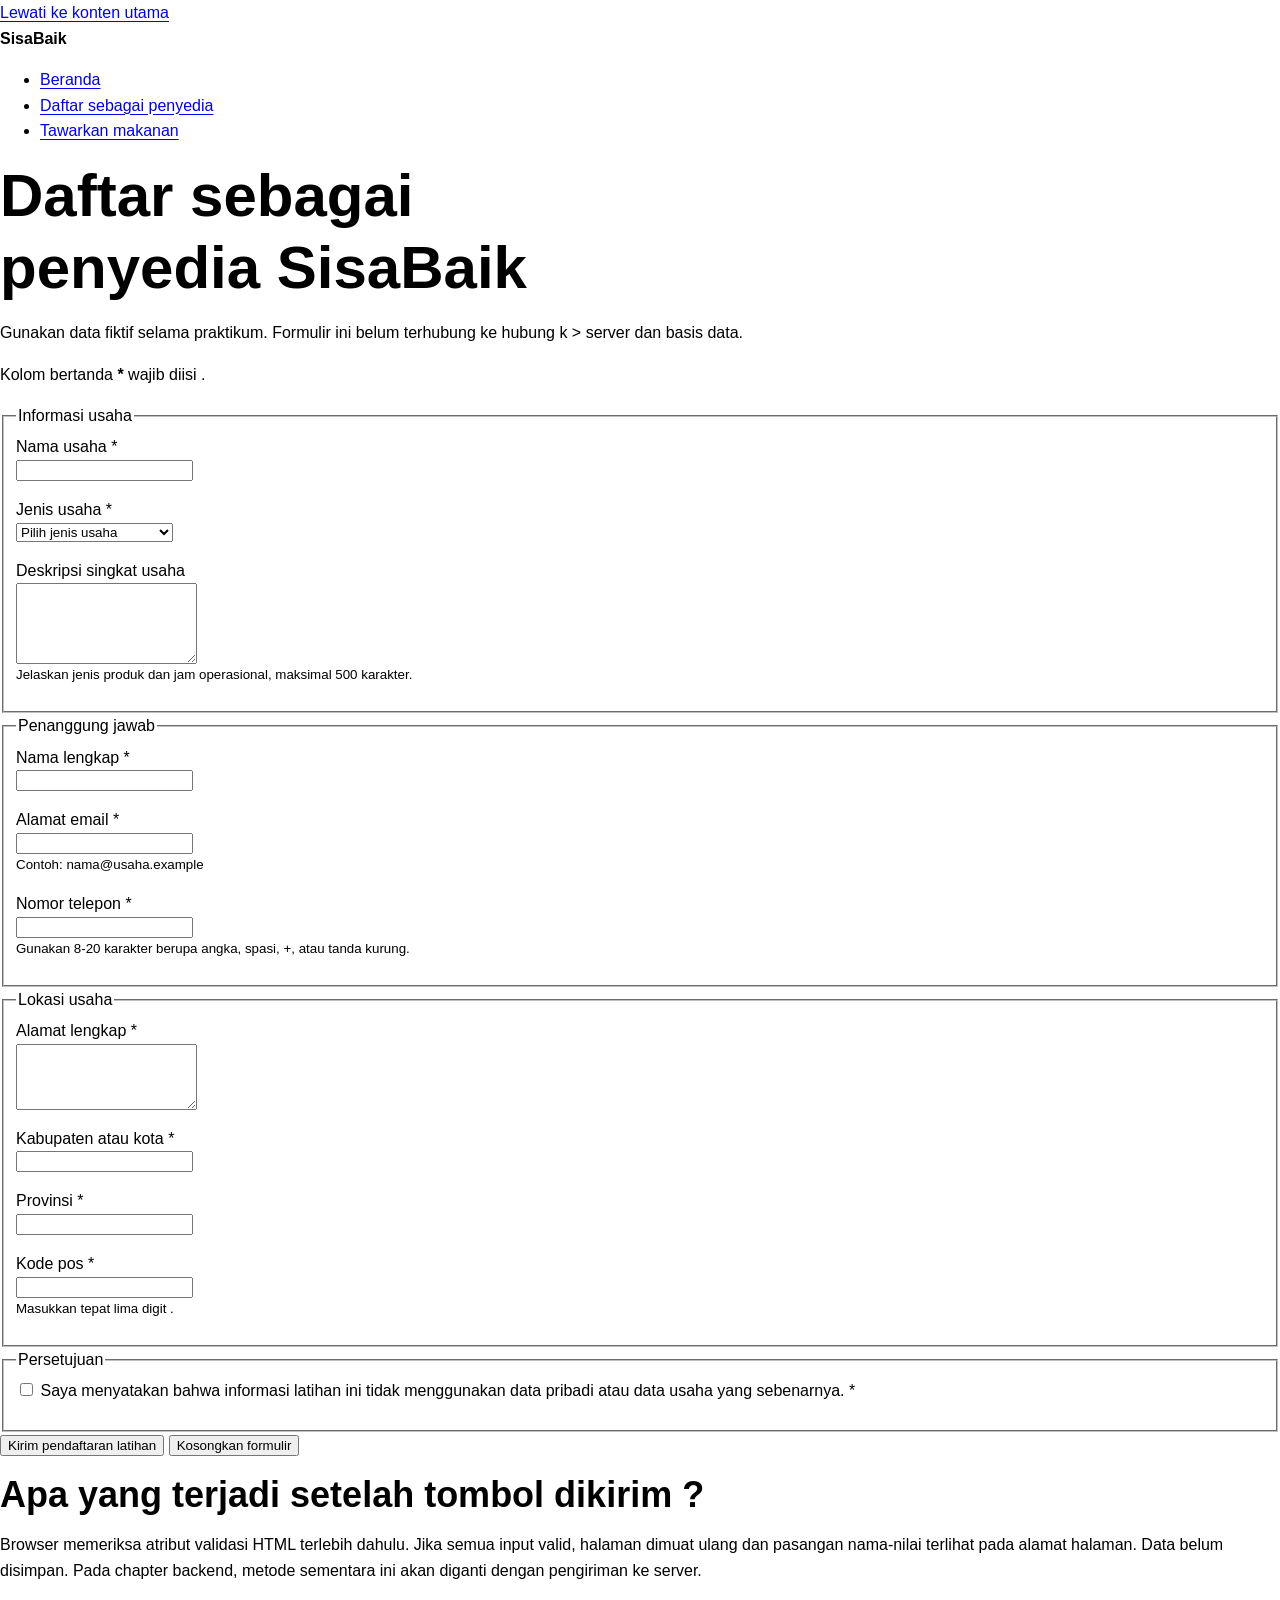
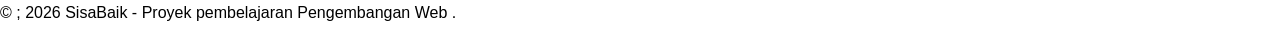
==== daftar-penyedia.html @ e6b05f20 "feat: add responsive SisaBaik visual system" ====
<! doctype html>
<html lang="id">
<head>
<meta charset="utf-8">
<meta name="viewport" content="width=device-width, initial-scale=1">
<meta
name="description"
content="Formulir prototipe untuk mendaftarkan usaha sebagai penyedia makanan di SisaBaik."
>
<title>Daftar Penyedia | SisaBaik</title>
<link rel="stylesheet" href="styles.css"> 
</head>
<body>
<a href="#konten-utama">Lewati ke konten utama</a>

<header>
<p><strong>SisaBaik</strong></p>
<nav aria-label="Navigasi utama">
<ul>
<li><a href="index.html">Beranda</a></li>
<li>
<a href="daftar-penyedia.html" aria-current="page">
Daftar sebagai penyedia
</a>
</li>
<li><a href="tawarkan-makanan.html">Tawarkan makanan</a></li>
</ul>
</nav>
</header>

<main id="konten-utama" tabindex="-1">
<h1>Daftar sebagai penyedia SisaBaik</h1>
<p>
Gunakan data fiktif selama praktikum. Formulir ini belum terhubung ke
hubung k
>

server dan basis data.
</p>
<p id="petunjuk-wajib">Kolom bertanda <strong> *</strong> wajib diisi .</p>

<form
action="daftar-penyedia.html"
method="get"
aria-describedby="petunjuk-wajib"
></form>
<fieldset>
<legend>Informasi usaha</legend>

<p>
<label for="nama-usaha">Nama usaha *</label><br>
<input
type="text"
id="nama-usaha"
name="nama_usaha"
autocomplete="organization"
minlength="3"
maxlength="100"
required
>
</p>

<p>
<label for="jenis-usaha">Jenis usaha *</label><br>
<select id="jenis-usaha" name="jenis_usaha" required>
<option value="">Pilih jenis usaha</option>
<option value="restoran">Restoran</option>
<option value="toko-roti">Toko roti</option>
<option value="katering">Katering</option>
<option value="ritel">Toko ritel</option>
<option value="hotel">Hotel atau penginapan</option>
<option value="lainnya">Lainnya</option>
</select>
</p>

<p>
<label for="deskripsi-usaha">Deskripsi singkat usaha</label><br>
<textarea
id="deskripsi-usaha"
name="deskripsi_usaha"
rows="5"
maxlength="500"
aria-describedby="bantuan-deskripsi"
></textarea><br>
<small id="bantuan-deskripsi">
Jelaskan jenis produk dan jam operasional, maksimal 500 karakter.
</small>
</p>
</fieldset>

<fieldset>
<legend>Penanggung jawab</legend>

<p>
<label for="nama-penanggung-jawab">Nama lengkap *</label><br>
<input
type="text"
id="nama-penanggung-jawab"
name="nama_penanggung_jawab"
autocomplete="name"
minlength="3"
maxlength="100"
required
>
</p>

<p>
<label for="email">Alamat email *</label><br>
<input
type="email"
id="email"
name="email"
autocomplete="email"
maxlength="254"
aria-describedby="bantuan-email"
required
><br>
<small id="bantuan-email">Contoh: nama@usaha.example</small>
</p>

<p>
<label for="telepon">Nomor telepon *</label><br>
<input
type="tel"
id="telepon"
name="telepon"
autocomplete="tel"
inputmode="tel"
pattern="[0-9+() ]{8,20}"
aria-describedby="bantuan-telepon"
required
><br>
<small id="bantuan-telepon">
Gunakan 8-20 karakter berupa angka, spasi, +, atau tanda kurung.
</small>
</p>
</fieldset>

<fieldset>
<legend>Lokasi usaha</legend>

<p>
<label for="alamat">Alamat lengkap *</label><br>
<textarea
id="alamat"
name="alamat"
rows="4"
autocomplete="street-address"
minlength="10"
maxlength="250"
required
></textarea>
</p>

<p>
<label for="kota">Kabupaten atau kota *</label><br>
<input
type="text"
id="kota"
name="kota"
autocomplete="address-level2"
maxlength="100"
required
>
</p>

<p>
<label for="provinsi">Provinsi *</label><br>
<input
type="text"
id="provinsi"
name="provinsi"
autocomplete="address-level1"
maxlength="100"
required
>
</p>

<p>
<label for="kode-pos">Kode pos *</label><br>
<input
type="text"
id="kode-pos"
name="kode_pos"
autocomplete="postal-code"
inputmode="numeric"
pattern="[0-9]{5}"
aria-describedby="bantuan-kode-pos"
required
><br>
<small id="bantuan-kode-pos">Masukkan tepat lima digit .</small>
</p>
</fieldset>

<fieldset>
<legend>Persetujuan</legend>
<p>
<input
type="checkbox"
id="persetujuan"
name="persetujuan"
value="setuju"
required
>
<label for="persetujuan">
Saya menyatakan bahwa informasi latihan ini tidak menggunakan
data pribadi atau data usaha yang sebenarnya. *
</label>
</p>
</fieldset>

<p>
<button type="submit">Kirim pendaftaran latihan</button>
<button type="reset">Kosongkan formulir</button>
</p>
</form>

<section aria-labelledby="catatan-prototipe">
<h2 id="catatan-prototipe">Apa yang terjadi setelah tombol dikirim ?</h2>
<p>
Browser memeriksa atribut validasi HTML terlebih dahulu. Jika semua
input valid, halaman dimuat ulang dan pasangan nama-nilai terlihat
pada alamat halaman. Data belum disimpan. Pada chapter backend,
metode sementara ini akan diganti dengan pengiriman ke server.
</p>
</section>
</main>

<footer>
<p>&copy ; 2026 SisaBaik - Proyek pembelajaran Pengembangan Web .</p>
</footer>
</body>
</html>
---- styles.css ----
:root {
 --color-primary: #176b4d;
 --color-primary-dark: #0f4f39;
 --color-primary-soft: #e8f5ef;
 --color-accent: #f2b84b;
--color-text: #17211b;
 --color-muted: #52615a;
 --color-surface: #ffffff;
 --color-background: #f5f8f6;
 --color-border: #cbd8d1;
 --color-danger: #a52a2a;
 --shadow-card: 0 0.5rem 1.5rem rgb(23 33 27 / 10%);
 --radius-small: 0.5rem;
 --radius-medium: 0.9rem;
 --radius-large: 1.4rem;
 --content-width: 72rem;
}
*,
*::before,
*::after {
 box-sizing: border -box;
}
html {
 scroll-behavior: smooth;
}
body {
 margin: 0;
 background: var(--color
-background);
 color: var(--color
-text);
 font-family: Arial, Helvetica, sans
-serif;
 font-size: 1rem;
 line-height: 1.6;
}
h1,
h2,
h3,
p {
 margin-block-start: 0;
}
h1,
h2,
h3 {
 line-height: 1.2;
}
h1 {
 max-width: 18ch;
 margin-block-end: 1rem;
 font-size: clamp(2rem, 7vw, 3.75rem);
}
h2 {
 margin-block-end: 1rem;
 font-size: clamp(1.5rem, 4vw, 2.25rem);
}
h3 {
 margin-block-end: 0.6rem;
 font-size: 1.2rem;
}
a {
 color: var(--color
-primary
-dark);
 text-underline-offset: 0.2em;
}
a:hover {
text-decoration-thickness: 0.18em;
}
:focus-visible {
 outline: 0.2rem solid var(--color-accent);
 outline-offset: 0.2rem;
}
.skip-link {
 position: absolute;
 inset-block-start: 0.5rem;
 inset-inline-start: 0.5rem;
 z-index: 100;
 padding: 0.7rem 1rem;
 border-radius: var(--radius-small);
 background: var(--color-text);
 color: var(--color-surface);
 transform: translateY(-180%);
}
.skip-link:focus {
 transform: translateY(0);
}
.container {
 width: min(100% - 2rem, var(--content-width));
 margin-inline: auto;
}
.site-header {
 background: var(--color-surface);
 border-block-end: 0.0625rem solid var(--color-border);
}
.header-layout {
 display: flex;
 flex-direction: column;
 gap: 0.75rem;
 padding-block: 1rem;
}
.brand {
 margin: 0;
 color: var(--color-primary-dark);
 font-size: 1.4rem;
 font-weight: 700;
}
.nav-list {
 display: flex;
 flex-wrap: wrap;
 gap: 0.5rem 1rem;
 margin: 0;
 padding: 0;
 list-style: none;
}
.nav-list a {
 display: inline-block;
 padding-block: 0.35rem;
 font-weight: 700;
}
.nav-list a[aria-current="page"] {
 color: var(--color-primary);
 text-decoration-thickness: 0.2em;
}
.hero {
 padding-block: clamp(3rem, 10vw, 7rem);
 background:
 linear-gradient(135deg, rgb(232 245 239 / 95%), rgb(255 255 255 / 92%));
 
.hero-layout {
 display: grid;
 gap: 2rem;
 align-items: center;
}
.eyebrow {
 margin-block-end: 0.5rem;
 color: var(--color-primary-dark);
 font-weight: 700;
 letter-spacing: 0.05em;
 text-transform: uppercase;
}
.lead {
 max-width: 62ch;
 color: var(--color-muted);
 font-size: 1.1rem;
}
.hero-panel {
 padding: 1.5rem;
 border: 0.0625rem solid var(--color-border);
 border-radius: var(--radius-large);
 background: var(--color-surface);
 box-shadow: var(--shadow-card);
}
.hero-panel strong {
 display: block;
 color: var(--color-primary-dark);
 font-size: 2rem;
}
.button-group,
.form-actions {
 display: flex;
 flex-wrap: wrap;
 gap: 0.75rem;
 align-items: center;
}
.button {
 display: inline-block;
 padding: 0.75rem 1rem;
 border: 0.125rem solid var(--color-primary);
 border-radius: var(--radius-small);
 background: var(--color-primary);
 color: var(--color-surface);
 font: inherit;
 font-weight: 700;
 line-height: 1.2;
 text-decoration: none;
 cursor: pointer;
}
.button:hover {
 background: var(--color-primary-dark);
 border-color: var(--color-primary-dark);
}
.button-secondary {
 background: transparent;
 color: var(--color-primary-dark);
}
.section {
 padding-block: clamp(2.5rem, 7vw, 5rem);
}
.section-alt {
 background: var(--color-surface);
}
.section-intro {
 max-width: 65ch;
 color: var(--color-muted);
}
.steps-grid,
.benefit-grid,
.offer-grid {
 display: grid;
 grid-template-columns: 1fr;
 gap: 1rem;
}
.card {
 padding: 1.25rem;
 border: 0.0625rem solid var(--color-border);
 border-radius: var(--radius-medium);
 background: var(--color-surface);
 box-shadow: var(--shadow-card);
}
.step-number {
 display: inline-grid;
 width: 2.25rem;
 height: 2.25rem;
 margin-block-end: 0.75rem;
 place-items: center;
 border-radius: 50%;
 background: var(--color-primary-soft);
 color: var(--color-primary-dark);
 font-weight: 700;
}
.offer-card {
 display: flex;
 flex-direction: column;
 overflow: hidden;
 border: 0.0625rem solid var(--color-border);
 border-radius: var(--radius-medium);
 background: var(--color-surface);
 box-shadow: var(--shadow-card);
}
.offer-card__visual {
 min-height: 8rem;
 background: linear-gradient(135deg, var(--color-primary), var(--color-primary-dark));
}
.offer-card__content {
 display: flex;
 flex: 1;
 flex-direction: column;
 padding: 1.25rem;
}
.offer-card__meta {
 color: var(--color-muted);
}
.offer-card__price {
 margin-block-start: auto;
 font-size: 1.15rem;
}
.badge {
 display: inline-block;
 width: fit-content;
 margin-block-end: 0.75rem;
 padding: 0.25rem 0.6rem;
 border-radius: 999px;
 background: var(--color-primary-soft);
 color: var(--color-primary-dark);
 font-size: 0.85rem;
 font-weight: 700;
}
.notice {
 padding: 1rem;
 border-inline-start: 0.3rem solid var(--color-primary);
 border-radius: var(--radius-small);
 background: var(--color-primary-soft);
}
.page-heading {
 padding-block: clamp(2.5rem, 7vw, 5rem) 2rem;
}
.form-card {
 max-width: 56rem;
 margin-block-end: 3rem;
 padding: clamp(1rem, 4vw, 2rem);
 border: 0.0625rem solid var(--color-border);
 border-radius: var(--radius-large);
 background: var(--color-surface);
 box-shadow: var(--shadow-card);
}
.form-section {
 margin: 0 0 1.5rem;
 padding: 1.25rem;
 border: 0.0625rem solid var(--color-border);
 border-radius: var(--radius-medium);
}
.form
-section legend {
 padding-inline: 0.4rem;
 color: var(--color
-primary
-dark);
 font-size: 1.1rem;
 font-weight: 700;
}
label {
 display: inline
-block;
 margin-block-end: 0.35rem;
 font-weight: 700;
}
input,
select,
textarea {
 width: 100%;
 padding: 0.7rem 0.75rem;
 border: 0.0625rem solid #809087;
 border-radius: var(--radius
-small);
 background: var(--color
-surface);
 color: var(--color
-text);
 font: inherit; }
textarea {
 resize: vertical; }
input:focus,
select:focus,
textarea:focus {
 border-color: var(--color
-primary
-dark);
}
input[type="checkbox"],
input[type="radio"] {
 width: 1.1rem;
 height: 1.1rem;
 margin: 0.2rem 0 0;
 accent-color: var(--color
-primary);
}
.required
-note {
 color: var(--color
-muted);
}
.site
-footer {
 padding-block: 2rem;
 background: var(--color
-primary
-dark);
 color: var(--color
-surface);
}
.site
-footer a {
 color: var(--color
-surface);
}
.footer
-layout {
 display: flex;
 flex-direction: column;
 gap: 0.5rem; }
.footer
-layout p,
.footer
-layout address {
 margin: 0; }
@media (min-width: 48rem) {
 .header
-layout {
 flex-direction: row;
 justify-content: space
-between;
align-items: center;
 }
 .hero-layout {
 grid-template-columns: minmax(0, 1.5fr) minmax(15rem, 0.7fr);
 }
 .steps-grid,
 .benefit-grid {
 grid-template-columns: repeat(3, minmax(0, 1fr));
 }
 .offer-grid {
 grid-template-columns: repeat(2, minmax(0, 1fr));
 }
 .footer-layout {
 flex-direction: row;
 justify-content: space-between;
 align-items: center;
 }
}
@media (min-width: 68rem) {
 .offer-grid {
 grid-template-columns: repeat(3, minmax(0, 1fr));
 }
}
@media (prefers-reduced-motion: reduce) {
 html {
 scroll-behavior: auto;
 }
}
}
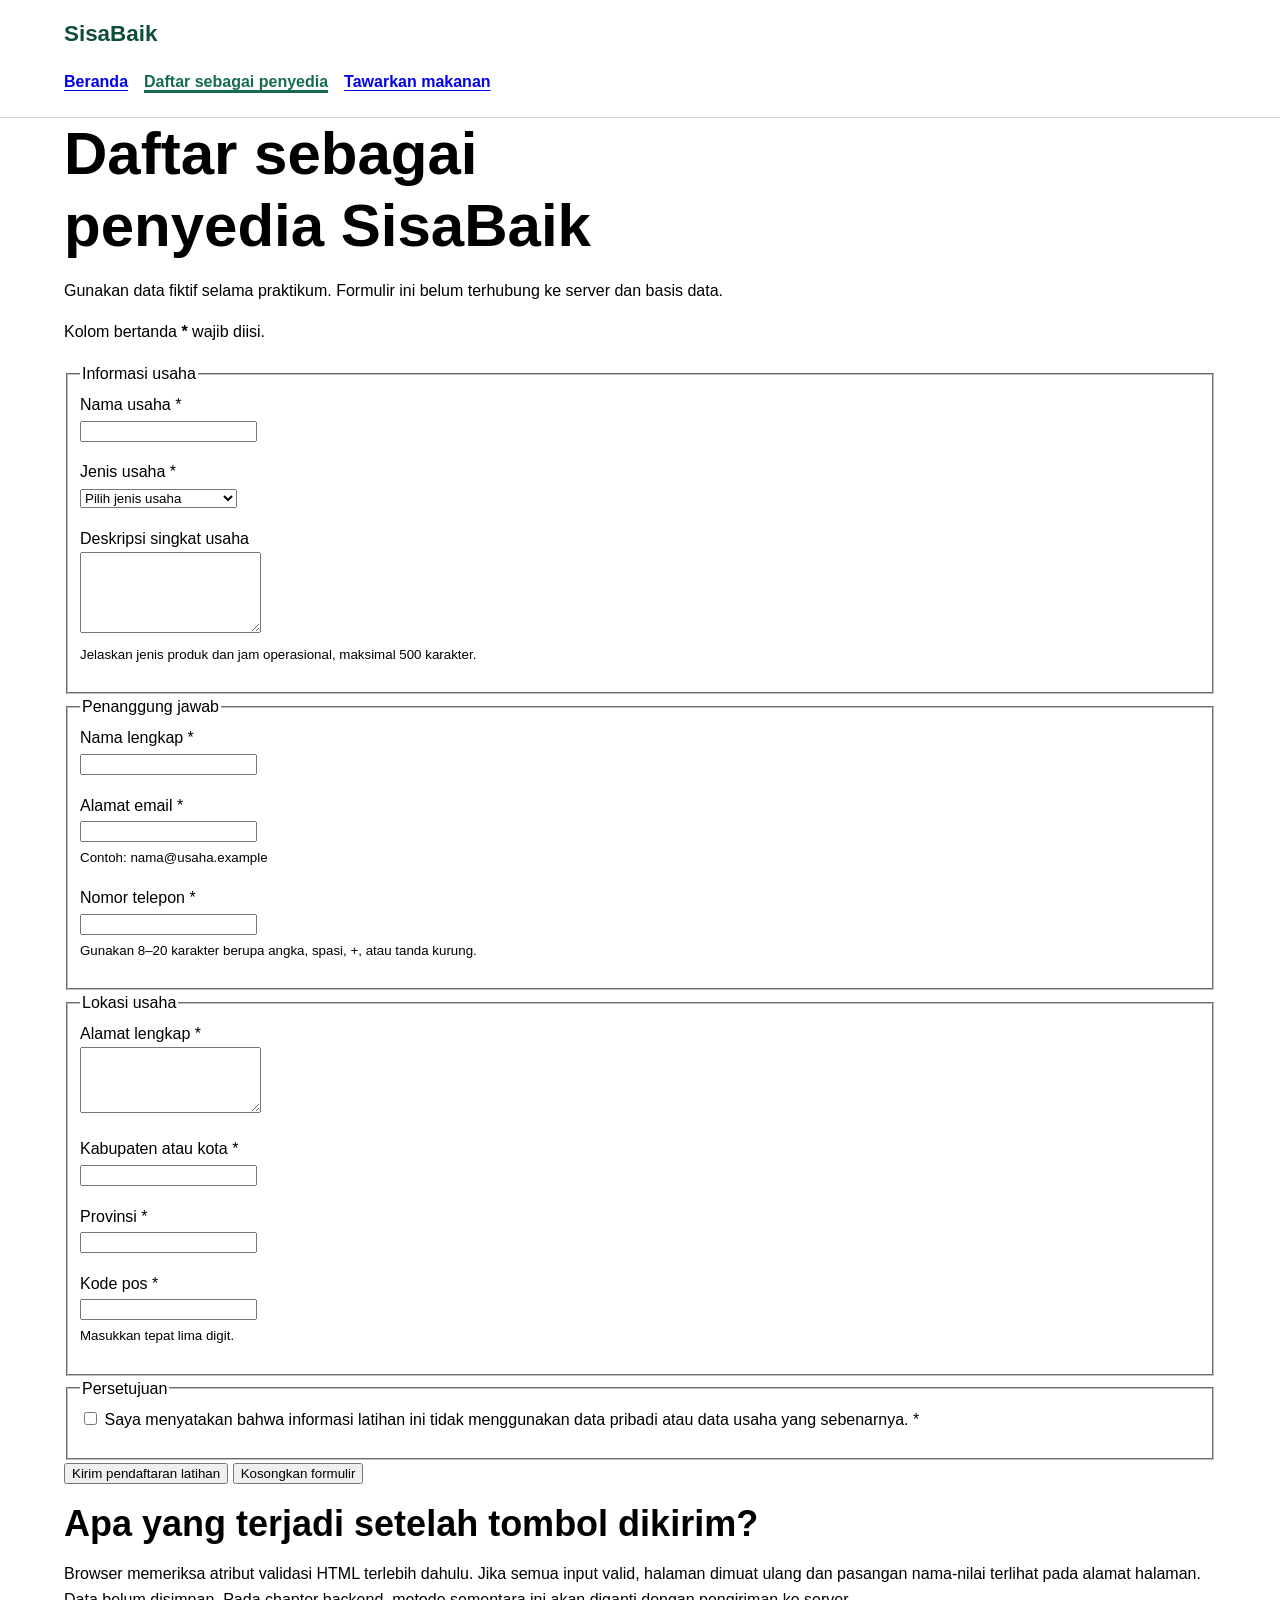
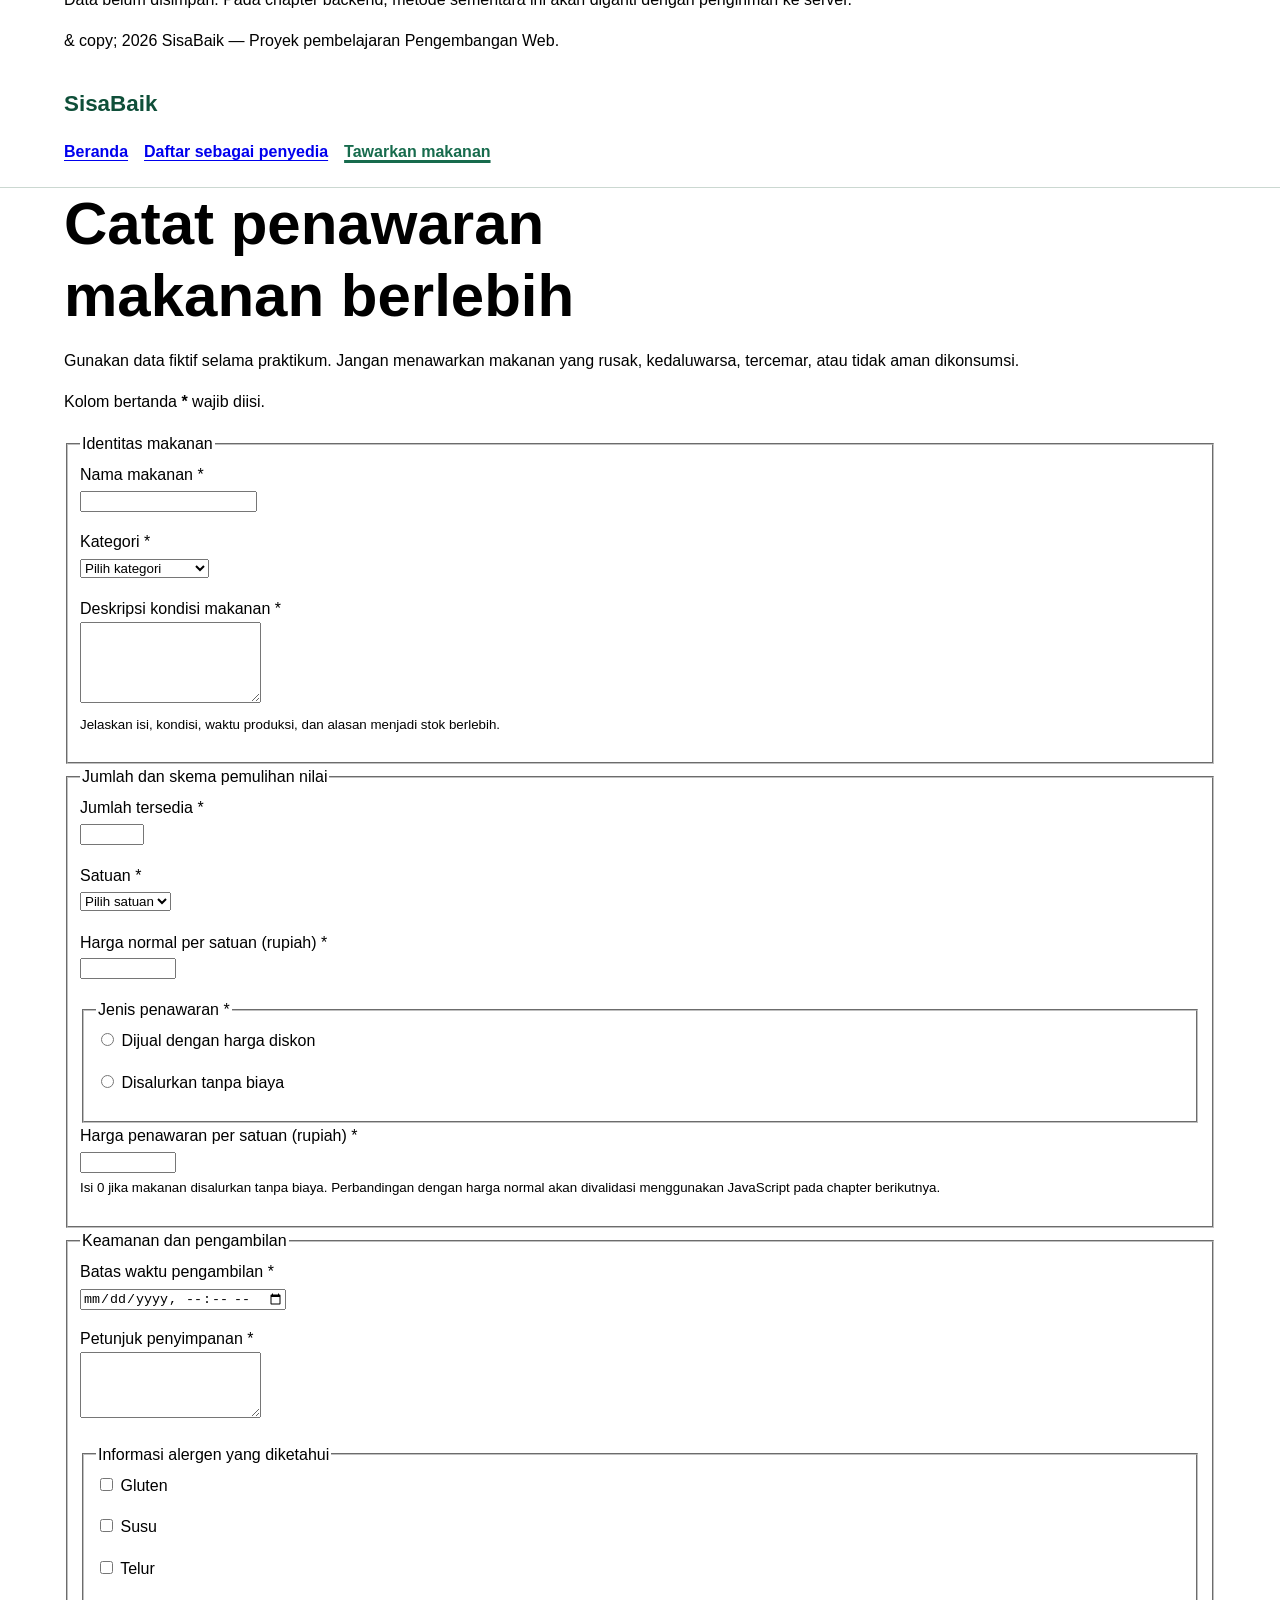
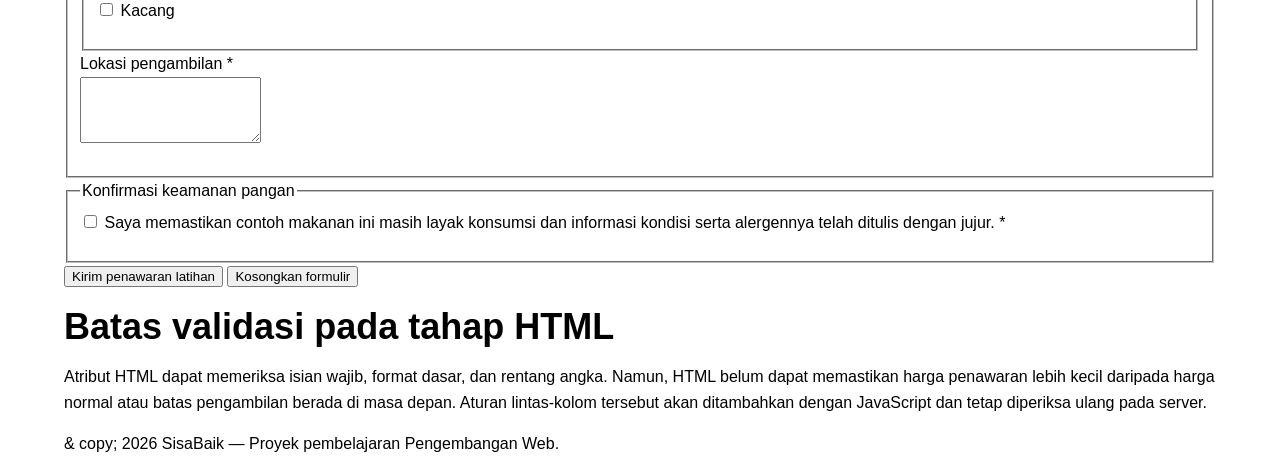
==== commit 40e231a5: "style: apply responsive layout to SisaBaik pages" ====
--- a/daftar-penyedia.html
+++ b/daftar-penyedia.html
@@ -1,233 +1,475 @@
-<! doctype html>
+<!doctype html>
 <html lang="id">
-<head>
-<meta charset="utf-8">
-<meta name="viewport" content="width=device-width, initial-scale=1">
-<meta
-name="description"
-content="Formulir prototipe untuk mendaftarkan usaha sebagai penyedia makanan di SisaBaik."
->
-<title>Daftar Penyedia | SisaBaik</title>
-<link rel="stylesheet" href="styles.css"> 
-</head>
-<body>
-<a href="#konten-utama">Lewati ke konten utama</a>
-
-<header>
-<p><strong>SisaBaik</strong></p>
-<nav aria-label="Navigasi utama">
-<ul>
-<li><a href="index.html">Beranda</a></li>
-<li>
-<a href="daftar-penyedia.html" aria-current="page">
-Daftar sebagai penyedia
-</a>
-</li>
-<li><a href="tawarkan-makanan.html">Tawarkan makanan</a></li>
-</ul>
-</nav>
-</header>
-
-<main id="konten-utama" tabindex="-1">
-<h1>Daftar sebagai penyedia SisaBaik</h1>
-<p>
+ <head>
+ <meta charset="utf-8">
+ <meta name="viewport" content="width=device-width, initial-scale=1">
+ <meta
+ name="description"
+ content="Formulir prototipe untuk mendaftarkan usaha sebagai penyedia makanan di SisaBaik."
+ >
+ <title>Daftar Penyedia | SisaBaik</title>
+ <link rel="stylesheet" href="styles.css">
+ </head>
+ <body>
+ <a class="skip-link" href="#konten-utama">Lewati ke konten utama</a>
+ <header class="site-header">
+ <div class="container header-layout">
+ <p class="brand">SisaBaik</p>
+ <nav aria-label="Navigasi utama">
+ <ul class="nav-list">
+ <li><a href="index.html">Beranda</a></li>
+ <li>
+ <a href="daftar-penyedia.html" aria-current="page">
+ Daftar sebagai penyedia
+ </a>
+ </li>
+ <li><a href="tawarkan-makanan.html">Tawarkan makanan</a></li>
+ </ul>
+ </nav>
+ </div>
+ </header>
+ <main class="container" id="konten-utama" tabindex="-1">
+ <div class="page-heading">
+ <h1>Daftar sebagai penyedia SisaBaik</h1>
+ <p class="lead">
 Gunakan data fiktif selama praktikum. Formulir ini belum terhubung ke
-hubung k
->
-
-server dan basis data.
-</p>
-<p id="petunjuk-wajib">Kolom bertanda <strong> *</strong> wajib diisi .</p>
-
-<form
-action="daftar-penyedia.html"
-method="get"
-aria-describedby="petunjuk-wajib"
-></form>
-<fieldset>
-<legend>Informasi usaha</legend>
-
-<p>
-<label for="nama-usaha">Nama usaha *</label><br>
-<input
-type="text"
-id="nama-usaha"
-name="nama_usaha"
-autocomplete="organization"
-minlength="3"
-maxlength="100"
-required
->
-</p>
-
-<p>
-<label for="jenis-usaha">Jenis usaha *</label><br>
-<select id="jenis-usaha" name="jenis_usaha" required>
-<option value="">Pilih jenis usaha</option>
-<option value="restoran">Restoran</option>
-<option value="toko-roti">Toko roti</option>
-<option value="katering">Katering</option>
-<option value="ritel">Toko ritel</option>
-<option value="hotel">Hotel atau penginapan</option>
-<option value="lainnya">Lainnya</option>
-</select>
-</p>
-
-<p>
-<label for="deskripsi-usaha">Deskripsi singkat usaha</label><br>
-<textarea
-id="deskripsi-usaha"
-name="deskripsi_usaha"
-rows="5"
-maxlength="500"
-aria-describedby="bantuan-deskripsi"
-></textarea><br>
-<small id="bantuan-deskripsi">
-Jelaskan jenis produk dan jam operasional, maksimal 500 karakter.
-</small>
-</p>
-</fieldset>
-
-<fieldset>
-<legend>Penanggung jawab</legend>
-
-<p>
-<label for="nama-penanggung-jawab">Nama lengkap *</label><br>
-<input
-type="text"
-id="nama-penanggung-jawab"
-name="nama_penanggung_jawab"
-autocomplete="name"
-minlength="3"
-maxlength="100"
-required
->
-</p>
-
-<p>
-<label for="email">Alamat email *</label><br>
-<input
-type="email"
-id="email"
-name="email"
-autocomplete="email"
-maxlength="254"
-aria-describedby="bantuan-email"
-required
-><br>
-<small id="bantuan-email">Contoh: nama@usaha.example</small>
-</p>
-
-<p>
-<label for="telepon">Nomor telepon *</label><br>
-<input
-type="tel"
-id="telepon"
-name="telepon"
-autocomplete="tel"
-inputmode="tel"
-pattern="[0-9+() ]{8,20}"
-aria-describedby="bantuan-telepon"
-required
-><br>
-<small id="bantuan-telepon">
-Gunakan 8-20 karakter berupa angka, spasi, +, atau tanda kurung.
-</small>
-</p>
-</fieldset>
-
-<fieldset>
-<legend>Lokasi usaha</legend>
-
-<p>
-<label for="alamat">Alamat lengkap *</label><br>
-<textarea
-id="alamat"
-name="alamat"
-rows="4"
-autocomplete="street-address"
-minlength="10"
-maxlength="250"
-required
-></textarea>
-</p>
-
-<p>
-<label for="kota">Kabupaten atau kota *</label><br>
-<input
-type="text"
-id="kota"
-name="kota"
-autocomplete="address-level2"
-maxlength="100"
-required
->
-</p>
-
-<p>
-<label for="provinsi">Provinsi *</label><br>
-<input
-type="text"
-id="provinsi"
-name="provinsi"
-autocomplete="address-level1"
-maxlength="100"
-required
->
-</p>
-
-<p>
-<label for="kode-pos">Kode pos *</label><br>
-<input
-type="text"
-id="kode-pos"
-name="kode_pos"
-autocomplete="postal-code"
-inputmode="numeric"
-pattern="[0-9]{5}"
-aria-describedby="bantuan-kode-pos"
-required
-><br>
-<small id="bantuan-kode-pos">Masukkan tepat lima digit .</small>
-</p>
-</fieldset>
-
-<fieldset>
-<legend>Persetujuan</legend>
-<p>
-<input
-type="checkbox"
-id="persetujuan"
-name="persetujuan"
-value="setuju"
-required
->
-<label for="persetujuan">
-Saya menyatakan bahwa informasi latihan ini tidak menggunakan
-data pribadi atau data usaha yang sebenarnya. *
-</label>
-</p>
-</fieldset>
-
-<p>
-<button type="submit">Kirim pendaftaran latihan</button>
-<button type="reset">Kosongkan formulir</button>
-</p>
-</form>
-
-<section aria-labelledby="catatan-prototipe">
-<h2 id="catatan-prototipe">Apa yang terjadi setelah tombol dikirim ?</h2>
-<p>
-Browser memeriksa atribut validasi HTML terlebih dahulu. Jika semua
-input valid, halaman dimuat ulang dan pasangan nama-nilai terlihat
-pada alamat halaman. Data belum disimpan. Pada chapter backend,
-metode sementara ini akan diganti dengan pengiriman ke server.
-</p>
-</section>
-</main>
-
-<footer>
-<p>&copy ; 2026 SisaBaik - Proyek pembelajaran Pengembangan Web .</p>
-</footer>
-</body>
+ server dan basis data.
+ </p>
+ <p class="required-note" id="petunjuk-wajib">Kolom bertanda <strong>*</strong> wajib diisi.</p>
+ </div>
+ <form
+ class="form-card"
+ action="daftar-penyedia.html"
+ method="get"
+ aria-describedby="petunjuk-wajib"
+ >
+ <fieldset class="form-section">
+ <legend>Informasi usaha</legend>
+ <p>
+ <label for="nama-usaha">Nama usaha *</label><br>
+ <input
+ type="text"
+ id="nama-usaha"
+ name="nama_usaha"
+ autocomplete="organization"
+ minlength="3"
+ maxlength="100"
+ required
+ >
+ </p>
+ <p>
+ <label for="jenis-usaha">Jenis usaha *</label><br>
+ <select id="jenis-usaha" name="jenis_usaha" required>
+ <option value="">Pilih jenis usaha</option>
+ <option value="restoran">Restoran</option>
+ <option value="toko-roti">Toko roti</option>
+ <option value="katering">Katering</option>
+ <option value="ritel">Toko ritel</option>
+ <option value="hotel">Hotel atau penginapan</option>
+ <option value="lainnya">Lainnya</option>
+ </select>
+ </p>
+ <p>
+ <label for="deskripsi-usaha">Deskripsi singkat usaha</label><br>
+ <textarea
+ id="deskripsi-usaha"
+ name="deskripsi_usaha"
+ rows="5"
+ maxlength="500"
+ aria-describedby="bantuan-deskripsi"
+ ></textarea><br>
+ <small id="bantuan-deskripsi">
+ Jelaskan jenis produk dan jam operasional, maksimal 500 karakter.
+ </small>
+ </p>
+ </fieldset>
+ <fieldset class="form-section">
+ <legend>Penanggung jawab</legend>
+ <p>
+ <label for="nama-penanggung-jawab">Nama lengkap *</label><br>
+ <input
+ type="text"
+ id="nama-penanggung-jawab"
+ name="nama_penanggung_jawab"
+ autocomplete="name"
+ minlength="3"
+ maxlength="100"
+ required
+ >
+ </p>
+ <p>
+ <label for="email">Alamat email *</label><br>
+ <input
+ type="email"
+ id="email"
+ name="email"
+ autocomplete="email"
+ maxlength="254"
+ aria-describedby="bantuan-email"
+ required
+ ><br>
+ <small id="bantuan-email">Contoh: nama@usaha.example</small>
+ </p>
+ <p>
+ <label for="telepon">Nomor telepon *</label><br>
+ <input
+ type="tel"
+ id="telepon"
+ name="telepon"
+ autocomplete="tel"
+ inputmode="tel"
+ pattern="[0-9+() ]{8,20}"
+ aria-describedby="bantuan-telepon"
+ required
+ ><br>
+ <small id="bantuan-telepon">
+ Gunakan 8–20 karakter berupa angka, spasi, +, atau tanda kurung.
+ </small>
+ </p>
+ </fieldset>
+ <fieldset class="form-section">
+ <legend>Lokasi usaha</legend>
+ <p>
+ <label for="alamat">Alamat lengkap *</label><br>
+ <textarea
+ id="alamat"
+ name="alamat"
+ rows="4"
+ autocomplete="street-address"
+ minlength="10"
+ maxlength="250"
+ required
+ ></textarea>
+ </p>
+ <p>
+ <label for="kota">Kabupaten atau kota *</label><br>
+ <input
+ type="text"
+ id="kota"
+ name="kota"
+ autocomplete="address-level2"
+ maxlength="100"
+ required
+ >
+ </p>
+ <p>
+ <label for="provinsi">Provinsi *</label><br>
+ <input
+ type="text"
+ id="provinsi"
+ name="provinsi"
+ autocomplete="address-level1"
+ maxlength="100"
+ required
+ >
+ </p>
+ <p>
+ <label for="kode-pos">Kode pos *</label><br>
+ <input
+ type="text"
+ id="kode-pos"
+ name="kode_pos"
+ autocomplete="postal-code"
+ inputmode="numeric"
+ pattern="[0-9]{5}"
+ aria-describedby="bantuan-kode-pos"
+ required
+ ><br>
+ <small id="bantuan-kode-pos">Masukkan tepat lima digit.</small>
+ </p>
+ </fieldset>
+ <fieldset class="form-section">
+ <legend>Persetujuan</legend>
+ <p>
+ <input
+ type="checkbox"
+ id="persetujuan"
+ name="persetujuan"
+ value="setuju"
+ required
+ >
+ <label for="persetujuan">
+ Saya menyatakan bahwa informasi latihan ini tidak menggunakan
+ data pribadi atau data usaha yang sebenarnya. *
+ </label>
+ </p>
+ </fieldset>
+ <p class="form-actions">
+ <button class="button" type="submit">Kirim pendaftaran latihan</button>
+ <button class="button button-secondary" type="reset">Kosongkan formulir</button>
+ </p>
+ </form>
+ <section class="section" aria-labelledby="catatan-prototipe">
+ <h2 id="catatan-prototipe">Apa yang terjadi setelah tombol dikirim?</h2>
+ <p>
+ Browser memeriksa atribut validasi HTML terlebih dahulu. Jika semua
+ input valid, halaman dimuat ulang dan pasangan nama-nilai terlihat
+ pada alamat halaman. Data belum disimpan. Pada chapter backend,
+ metode sementara ini akan diganti dengan pengiriman ke server.
+ </p>
+ </section>
+ </main>
+ <footer class="site-footer">
+ <div class="container footer-layout">
+ <p>& copy; 2026 SisaBaik — Proyek pembelajaran Pengembangan Web.</p>
+ </div>
+ </footer>
+ </body>
+</html>   
+ <!doctype html>
+<html lang="id">
+ <head>
+ <meta charset="utf-8">
+ <meta name="viewport" content="width=device-width, initial-scale=1">
+ <meta
+ name="description"
+ content="Formulir prototipe untuk mencatat makanan berlebih yang akan ditawarkan melalui SisaBaik."
+ >
+ <title>Tawarkan Makanan | SisaBaik</title>
+ <link rel="stylesheet" href="styles.css">
+ </head>
+ <body>
+ <a class="skip-link" href="#konten-utama">Lewati ke konten utama</a>
+ <header class="site-header">
+ <div class="container header-layout">
+ <p class="brand">SisaBaik</p>
+ <nav aria-label="Navigasi utama">
+ <ul class="nav-list">
+ <li><a href="index.html">Beranda</a></li>
+ <li><a href="daftar-penyedia.html">Daftar sebagai penyedia</a></li>
+ <li>
+ <a href="tawarkan-makanan.html" aria-current="page">
+ Tawarkan makanan
+ </a>
+ </li>
+ </ul>
+ </nav>
+ </div>
+ </header>
+ <main class="container" id="konten-utama" tabindex="-1">
+ <div class="page-heading">
+ <h1>Catat penawaran makanan berlebih</h1>
+ <p class="lead">
+ Gunakan data fiktif selama praktikum. Jangan menawarkan makanan yang
+ rusak, kedaluwarsa, tercemar, atau tidak aman dikonsumsi.
+ </p>
+ <p class="required-note" id="petunjuk-wajib">Kolom bertanda <strong>*</strong> wajib diisi.</p>
+ </div>
+ <form
+ class="form-card"
+ action="tawarkan-makanan.html"
+ method="get"
+ aria-describedby="petunjuk-wajib"
+ >
+ <fieldset class="form-section">
+ <legend>Identitas makanan</legend>
+ <p>
+ <label for="nama-makanan">Nama makanan *</label><br>
+ <input
+ type="text"
+ id="nama-makanan"
+ name="nama_makanan"
+ minlength="3"
+ maxlength="120"
+ required
+ >
+ </p>
+ <p>
+ <label for="kategori">Kategori *</label><br>
+ <select id="kategori" name="kategori" required>
+ <option value="">Pilih kategori</option>
+ <option value="makanan-siap-saji">Makanan siap saji</option>
+ <option value="roti-kue">Roti atau kue</option>
+ <option value="buah-sayur">Buah atau sayur</option>
+ <option value="minuman">Minuman</option>
+ <option value="bahan-pangan">Bahan pangan</option>
+ <option value="lainnya">Lainnya</option>
+ </select>
+ </p>
+ <p>
+ <label for="deskripsi-makanan">Deskripsi kondisi makanan *</label><br>
+ <textarea
+ id="deskripsi-makanan"
+ name="deskripsi_makanan"
+ rows="5"
+ minlength="20"
+ maxlength="600"
+ aria-describedby="bantuan-deskripsi-makanan"
+ required
+ ></textarea><br>
+ <small id="bantuan-deskripsi-makanan">
+ Jelaskan isi, kondisi, waktu produksi, dan alasan menjadi stok berlebih.
+ </small>
+ </p>
+ </fieldset>
+ <fieldset class="form-section">
+ <legend>Jumlah dan skema pemulihan nilai</legend>
+ <p>
+ <label for="jumlah">Jumlah tersedia *</label><br>
+ <input
+ type="number"
+ id="jumlah"
+ name="jumlah"
+ min="1"
+ max="1000"
+ step="1"
+ required
+ >
+ </p>
+ <p>
+ <label for="satuan">Satuan *</label><br>
+ <select id="satuan" name="satuan" required>
+ <option value="">Pilih satuan</option>
+ <option value="porsi">Porsi</option>
+ <option value="paket">Paket</option>
+ <option value="buah">Buah</option>
+ <option value="kilogram">Kilogram</option>
+ <option value="liter">Liter</option>
+ </select>
+ </p>
+ <p>
+ <label for="harga-normal">Harga normal per satuan (rupiah) *</label><br>
+ <input
+ type="number"
+ id="harga-normal"
+ name="harga_normal"
+ min="0"
+ max="10000000"
+ step="500"
+ required
+ >
+ </p>
+ <fieldset class="form-section">
+ <legend>Jenis penawaran *</legend>
+ <p>
+ <input
+ type="radio"
+ id="jenis-diskon"
+ name="jenis_penawaran"
+ value="diskon"
+ required
+ >
+ <label for="jenis-diskon">Dijual dengan harga diskon</label>
+ </p>
+ <p>
+ <input
+ type="radio"
+ id="jenis-donasi"
+ name="jenis_penawaran"
+ value="donasi"
+ >
+ <label for="jenis-donasi">Disalurkan tanpa biaya</label>
+ </p>
+ </fieldset>
+ <p>
+ <label for="harga-pemulihan">Harga penawaran per satuan (rupiah) *</label><br>
+ <input
+ type="number"
+ id="harga-pemulihan"
+ name="harga_penawaran"
+ min="0"
+ max="10000000"
+ step="500"
+ aria-describedby="bantuan-harga"
+ required
+ ><br>
+ <small id="bantuan-harga">
+ Isi 0 jika makanan disalurkan tanpa biaya. Perbandingan dengan
+ harga normal akan divalidasi menggunakan JavaScript pada chapter berikutnya.
+ </small>
+ </p>
+ </fieldset>
+ <fieldset class="form-section">
+ <legend>Keamanan dan pengambilan</legend>
+ <p>
+ <label for="batas-pengambilan">Batas waktu pengambilan *</label><br>
+ <input
+ type="datetime-local"
+ id="batas-pengambilan"
+ name="batas_pengambilan"
+ required
+ >
+ </p>
+ <p>
+ <label for="petunjuk-penyimpanan">Petunjuk penyimpanan *</label><br>
+ <textarea
+ id="petunjuk-penyimpanan"
+ name="petunjuk_penyimpanan"
+ rows="4"
+ minlength="10"
+ maxlength="300"
+ required
+ ></textarea>
+ </p>
+ <fieldset class="form-section">
+ <legend>Informasi alergen yang diketahui</legend>
+ <p>
+ <input type="checkbox" id="alergen-gluten" name="alergen" value="gluten">
+ <label for="alergen-gluten">Gluten</label>
+ </p>
+ <p>
+ <input type="checkbox" id="alergen-susu" name="alergen" value="susu">
+ <label for="alergen-susu">Susu</label>
+ </p>
+ <p>
+ <input type="checkbox" id="alergen-telur" name="alergen" value="telur">
+ <label for="alergen-telur">Telur</label>
+ </p>
+ <p>
+    <input type="checkbox" id="alergen-kacang" name="alergen" value="kacang">
+ <label for="alergen-kacang">Kacang</label>
+ </p>
+ </fieldset>
+ <p>
+ <label for="lokasi-pengambilan">Lokasi pengambilan *</label><br>
+ <textarea
+ id="lokasi-pengambilan"
+ name="lokasi_pengambilan"
+ rows="4"
+ autocomplete="street-address"
+ minlength="10"
+ maxlength="250"
+ required
+ ></textarea>
+ </p>
+ </fieldset>
+ <fieldset class="form-section">
+ <legend>Konfirmasi keamanan pangan</legend>
+ <p>
+ <input
+ type="checkbox"
+ id="konfirmasi-keamanan"
+ name="konfirmasi_keamanan"
+ value="terkonfirmasi"
+ required
+ >
+ <label for="konfirmasi-keamanan">
+ Saya memastikan contoh makanan ini masih layak konsumsi dan
+ informasi kondisi serta alergennya telah ditulis dengan jujur. *
+ </label>
+ </p>
+ </fieldset>
+ <p class="form-actions">
+ <button class="button" type="submit">Kirim penawaran latihan</button>
+ <button class="button button-secondary" type="reset">Kosongkan formulir</button>
+ </p>
+ </form>
+ <section class="section" aria-labelledby="batas-validasi-html">
+ <h2 id="batas-validasi-html">Batas validasi pada tahap HTML</h2>
+ <p>
+ Atribut HTML dapat memeriksa isian wajib, format dasar, dan rentang
+ angka. Namun, HTML belum dapat memastikan harga penawaran lebih kecil
+ daripada harga normal atau batas pengambilan berada di masa depan.
+ Aturan lintas-kolom tersebut akan ditambahkan dengan JavaScript dan
+ tetap diperiksa ulang pada server.
+ </p>
+ </section>
+ </main>
+ <footer class="site-footer">
+ <div class="container footer-layout">
+ <p>& copy; 2026 SisaBaik — Proyek pembelajaran Pengembangan Web.</p>
+ </div>
+ </footer>
+ </body>
 </html>
+      
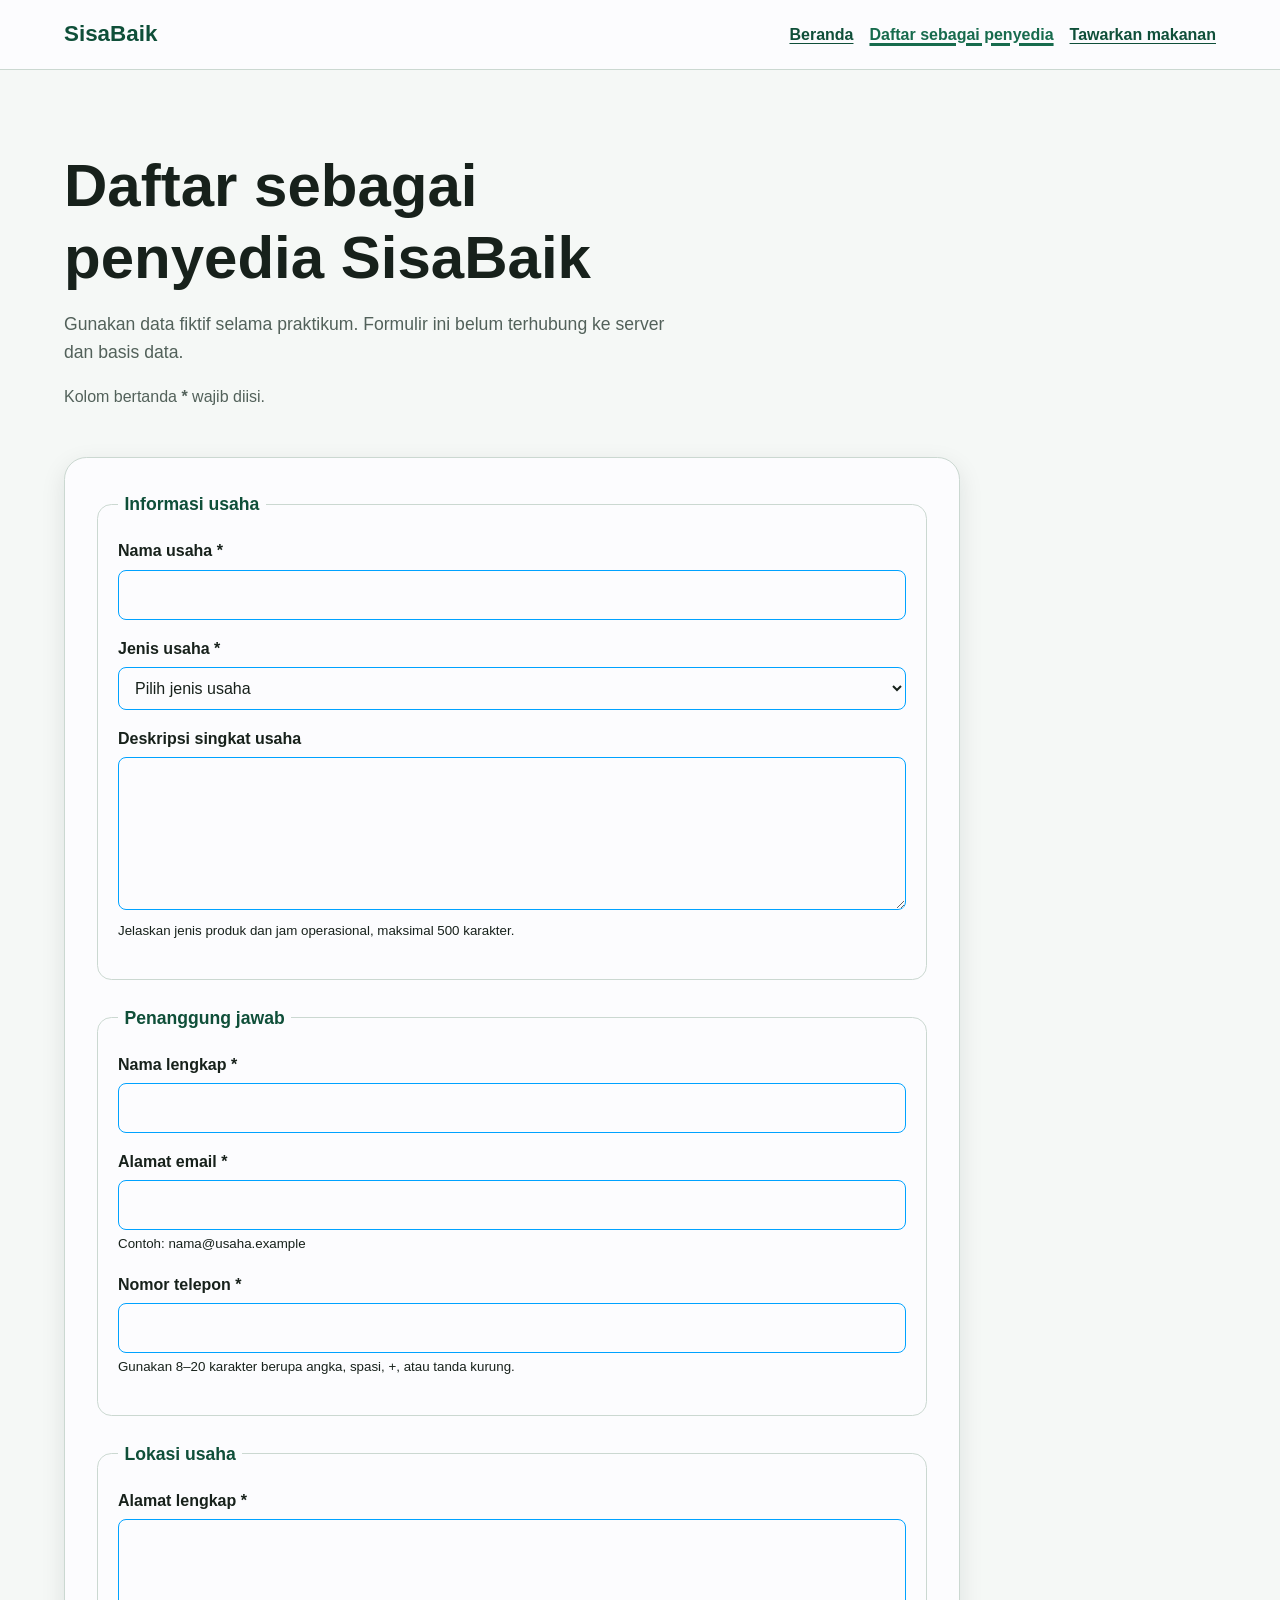
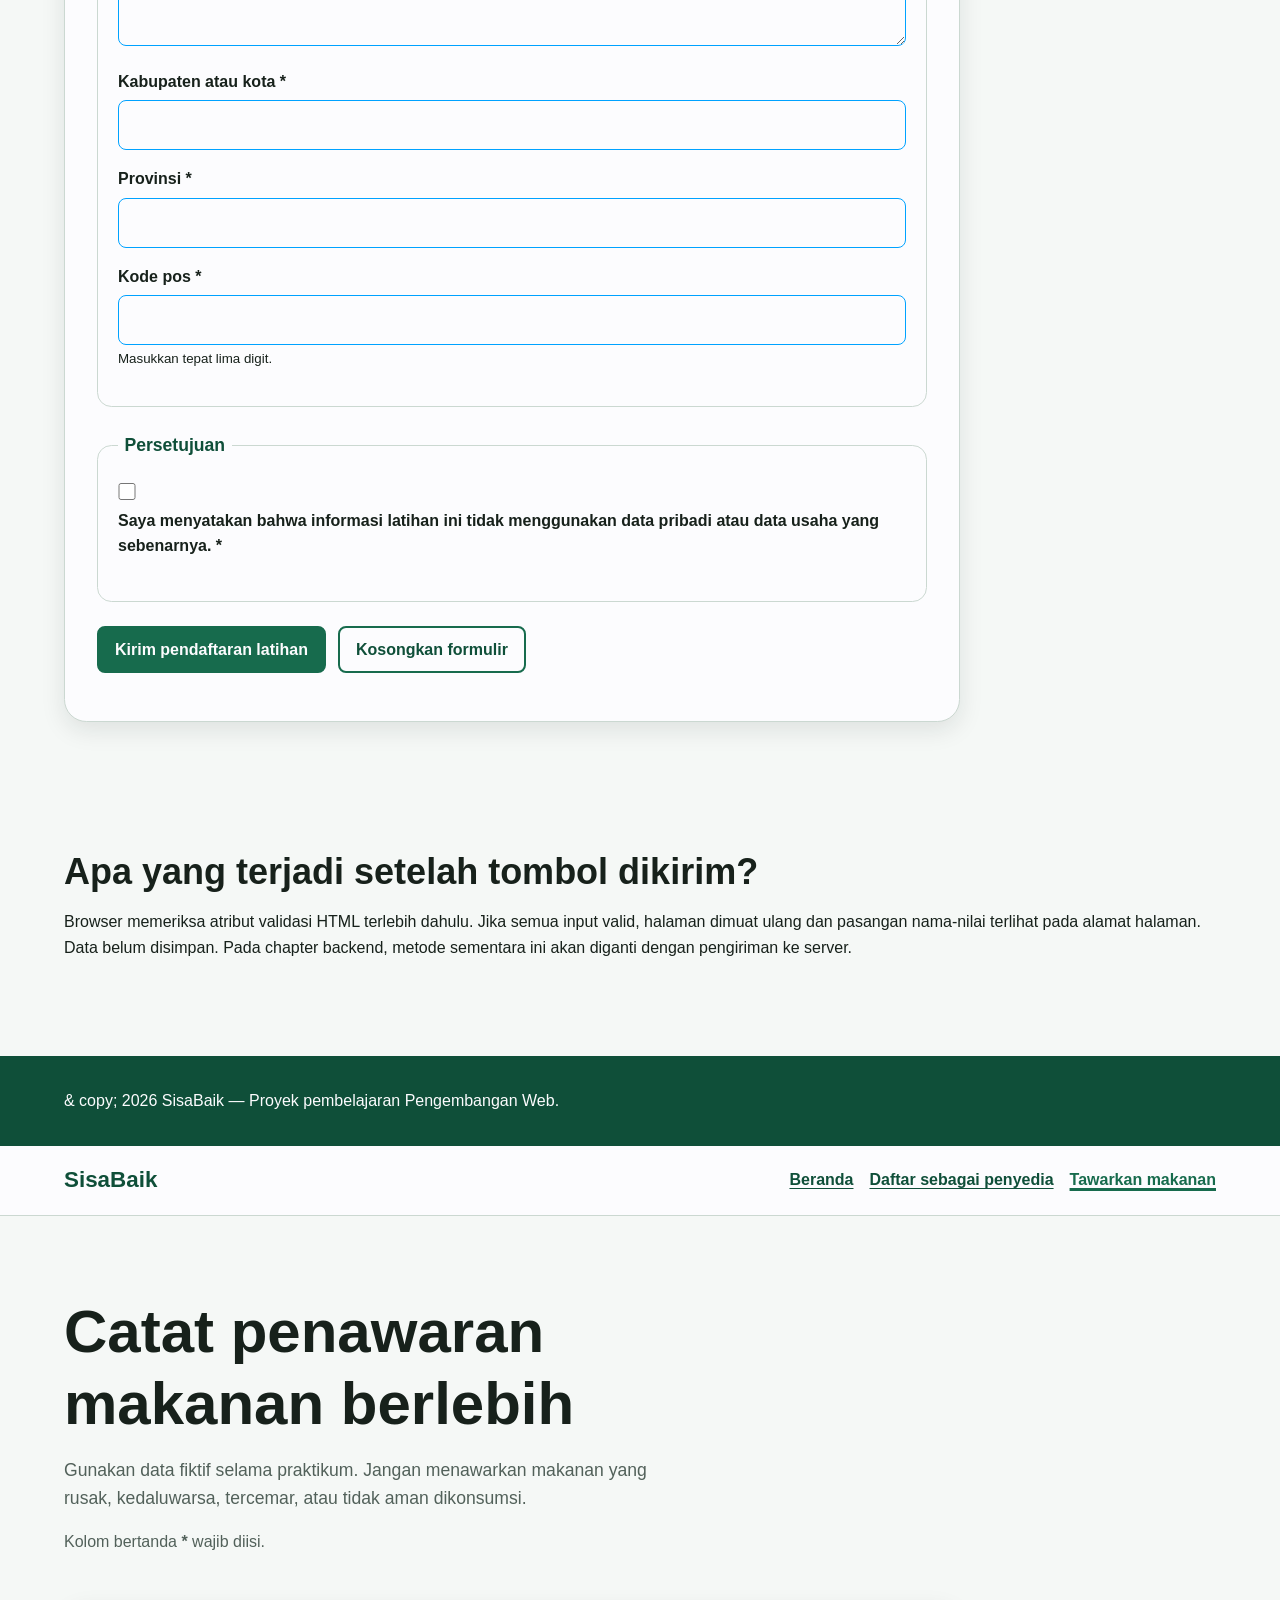
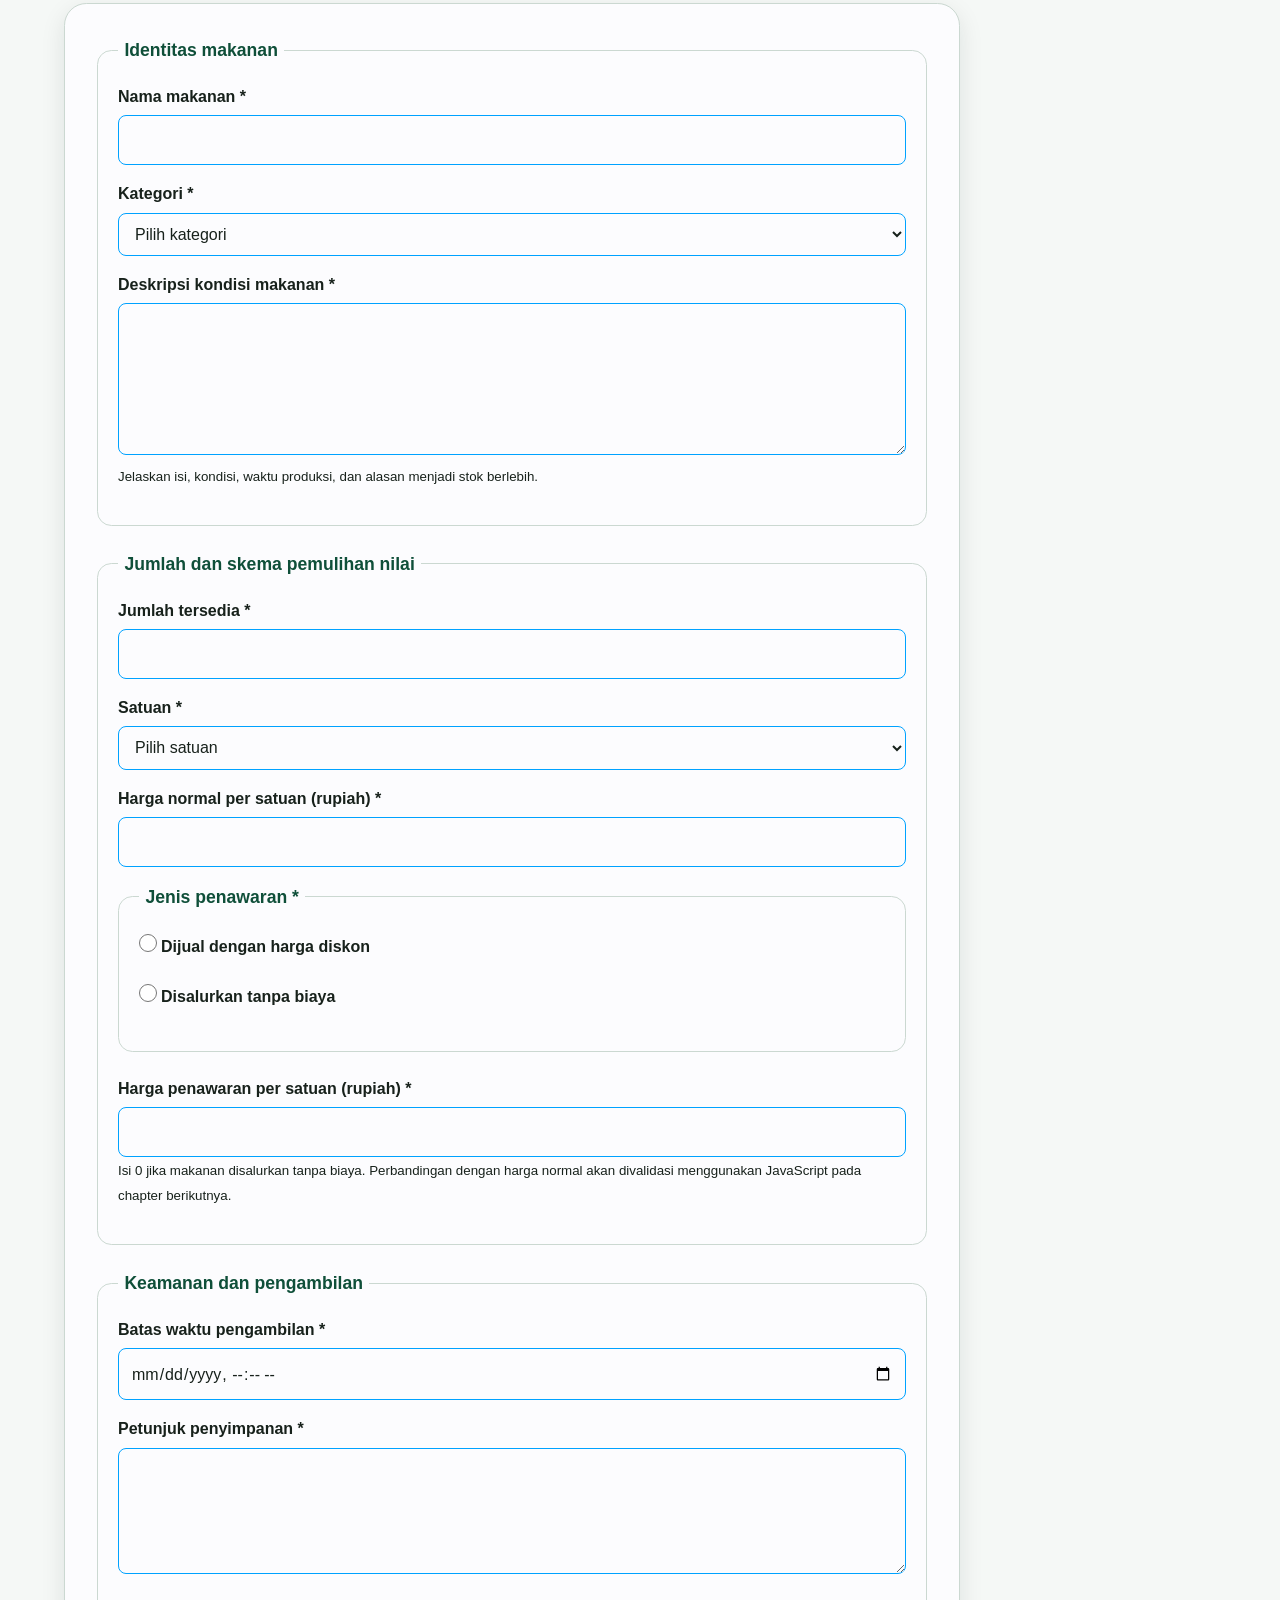
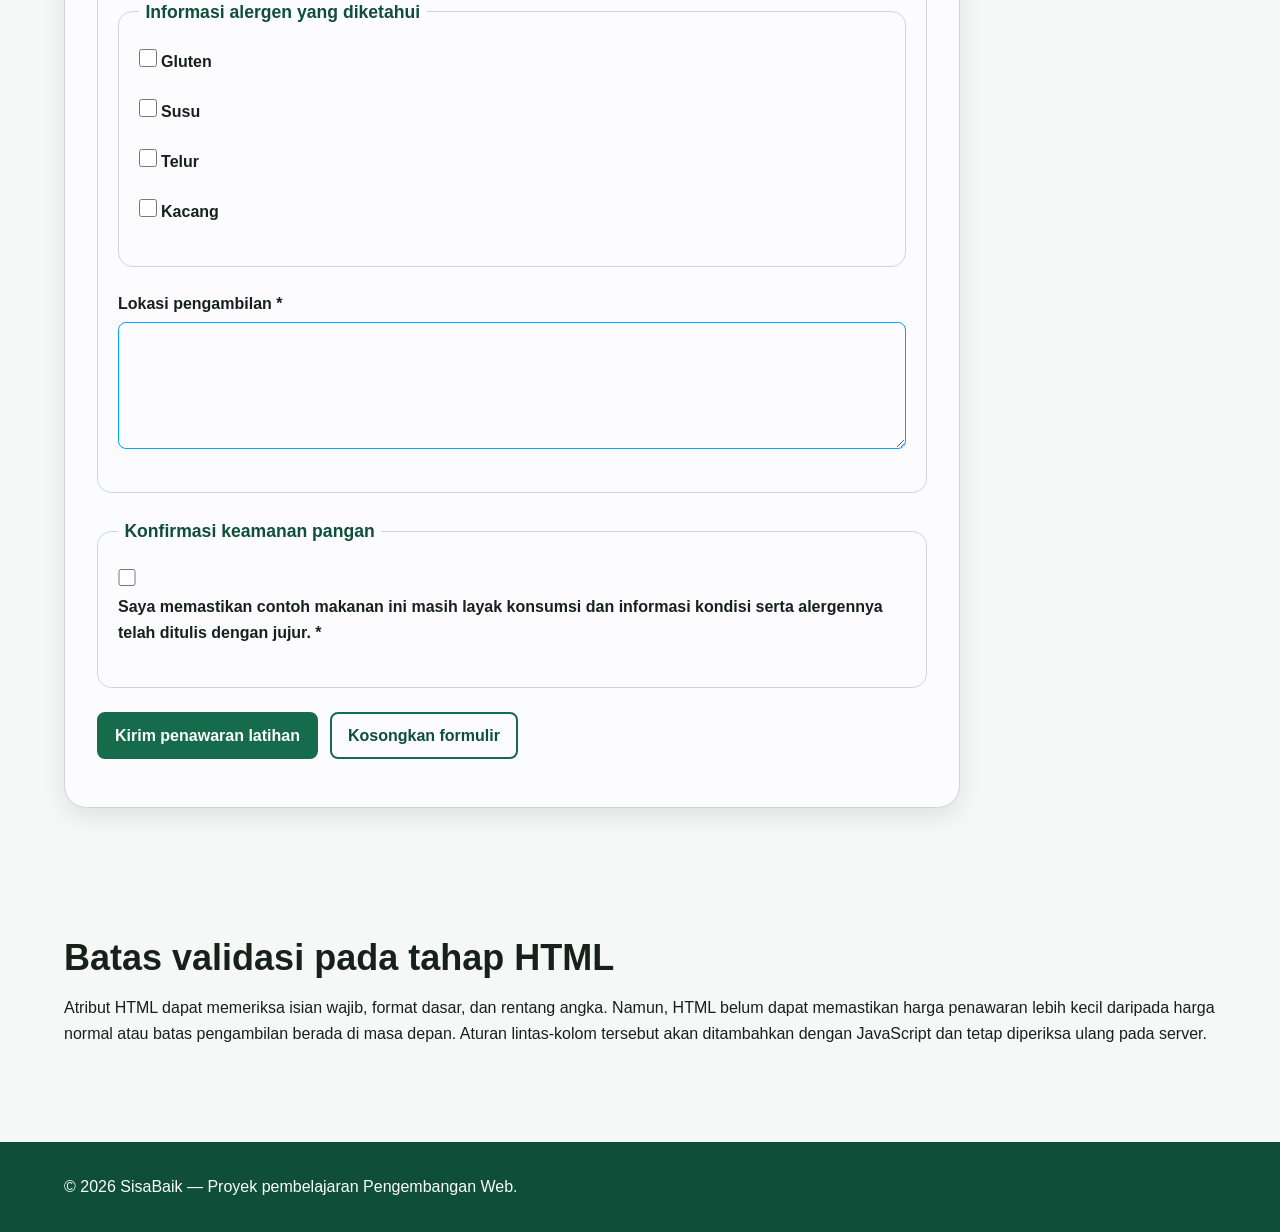
==== commit 864c9340: "feat: add interactions and offer validation" ====
--- a/daftar-penyedia.html
+++ b/daftar-penyedia.html
@@ -1,6 +1,7 @@
 <!doctype html>
 <html lang="id">
  <head>
+   <script src="app.js" defer></script>
  <meta charset="utf-8">
  <meta name="viewport" content="width=device-width, initial-scale=1">
  <meta
@@ -467,7 +468,7 @@
  </main>
  <footer class="site-footer">
  <div class="container footer-layout">
- <p>& copy; 2026 SisaBaik — Proyek pembelajaran Pengembangan Web.</p>
+ <p>&copy; 2026 SisaBaik — Proyek pembelajaran Pengembangan Web.</p>
  </div>
  </footer>
  </body>
--- a/styles.css
+++ b/styles.css
@@ -1,11 +1,11 @@
 :root {
  --color-primary: #176b4d;
  --color-primary-dark: #0f4f39;
- --color-primary-soft: #e8f5ef;
+ --color-primary-soft: #09af09;
  --color-accent: #f2b84b;
---color-text: #17211b;
+ --color-text: #17211b;
  --color-muted: #52615a;
- --color-surface: #ffffff;
+ --color-surface: #fcfcfe;
  --color-background: #f5f8f6;
  --color-border: #cbd8d1;
  --color-danger: #a52a2a;
@@ -18,19 +18,16 @@
 *,
 *::before,
 *::after {
- box-sizing: border -box;
+ box-sizing: border-box;
 }
 html {
  scroll-behavior: smooth;
 }
 body {
  margin: 0;
- background: var(--color
--background);
- color: var(--color
--text);
- font-family: Arial, Helvetica, sans
--serif;
+ background: var(--color-background);
+ color: var(--color-text);
+ font-family: Arial, Helvetica, sans-serif;
  font-size: 1rem;
  line-height: 1.6;
 }
@@ -59,9 +56,7 @@
  font-size: 1.2rem;
 }
 a {
- color: var(--color
--primary
--dark);
+ color: var(--color-primary-dark);
  text-underline-offset: 0.2em;
 }
 a:hover {
@@ -125,8 +120,8 @@
 .hero {
  padding-block: clamp(3rem, 10vw, 7rem);
  background:
- linear-gradient(135deg, rgb(232 245 239 / 95%), rgb(255 255 255 / 92%));
- 
+ linear-gradient(135deg, rgba(255, 253, 253, 0.95), rgba(9, 9, 9, 0.92));
+}
 .hero-layout {
  display: grid;
  gap: 2rem;
@@ -280,18 +275,14 @@
  border: 0.0625rem solid var(--color-border);
  border-radius: var(--radius-medium);
 }
-.form
--section legend {
+.form-section legend {
  padding-inline: 0.4rem;
- color: var(--color
--primary
--dark);
+ color: var(--color-primary-dark);
  font-size: 1.1rem;
  font-weight: 700;
 }
 label {
- display: inline
--block;
+ display: inline-block;
  margin-block-end: 0.35rem;
  font-weight: 700;
 }
@@ -300,66 +291,51 @@
 textarea {
  width: 100%;
  padding: 0.7rem 0.75rem;
- border: 0.0625rem solid #809087;
- border-radius: var(--radius
--small);
- background: var(--color
--surface);
- color: var(--color
--text);
- font: inherit; }
+ border: 0.0625rem solid #00a2ff;
+ border-radius: var(--radius-small);
+ background: var(--color-surface);
+ color: var(--color-text);
+ font: inherit;
+}
 textarea {
- resize: vertical; }
+ resize: vertical;
+}
 input:focus,
 select:focus,
 textarea:focus {
- border-color: var(--color
--primary
--dark);
+ border-color: var(--color-primary-dark);
 }
 input[type="checkbox"],
 input[type="radio"] {
  width: 1.1rem;
  height: 1.1rem;
  margin: 0.2rem 0 0;
- accent-color: var(--color
--primary);
-}
-.required
--note {
- color: var(--color
--muted);
-}
-.site
--footer {
+ accent-color: var(--color-primary);
+}
+.required-note {
+ color: var(--color-muted);
+}
+.site-footer {
  padding-block: 2rem;
- background: var(--color
--primary
--dark);
- color: var(--color
--surface);
-}
-.site
--footer a {
- color: var(--color
--surface);
-}
-.footer
--layout {
+ background: var(--color-primary-dark);
+ color: var(--color-surface);
+}
+.site-footer a {
+ color: var(--color-surface);
+}
+.footer-layout {
  display: flex;
  flex-direction: column;
- gap: 0.5rem; }
-.footer
--layout p,
-.footer
--layout address {
- margin: 0; }
+ gap: 0.5rem;
+}
+.footer-layout p,
+.footer-layout address {
+ margin: 0;
+}
 @media (min-width: 48rem) {
- .header
--layout {
+ .header-layout {
  flex-direction: row;
- justify-content: space
--between;
+ justify-content: space-between;
 align-items: center;
  }
  .hero-layout {
@@ -387,5 +363,11 @@
  html {
  scroll-behavior: auto;
  }
-}
-}+ .filter-panel { display:grid; gap:1rem; margin-block:1.5rem; padding:1rem; border:0.0625rem solid var(--color-border);
+border-radius:var(--radius-medium); background:var(--color-surface); }
+.filter-panel p { margin:0; }
+.status-message { min-height:1.6em; color:var(--color-muted); }
+.cart-summary { margin-block-start:1.5rem; padding:1rem; border-radius:var(--radius-medium); background:var(--colorprimary-soft); }
+.error-message { color:var(--color-danger); font-weight:700; }
+@media (min-width:48rem) { .filter-panel { grid-template-columns:repeat(2,minmax(0,1fr)); } }
+}
--- a/styles.css
+++ b/styles.css
@@ -1,11 +1,11 @@
 :root {
  --color-primary: #176b4d;
  --color-primary-dark: #0f4f39;
- --color-primary-soft: #e8f5ef;
+ --color-primary-soft: #09af09;
  --color-accent: #f2b84b;
---color-text: #17211b;
+ --color-text: #17211b;
  --color-muted: #52615a;
- --color-surface: #ffffff;
+ --color-surface: #fcfcfe;
  --color-background: #f5f8f6;
  --color-border: #cbd8d1;
  --color-danger: #a52a2a;
@@ -18,19 +18,16 @@
 *,
 *::before,
 *::after {
- box-sizing: border -box;
+ box-sizing: border-box;
 }
 html {
  scroll-behavior: smooth;
 }
 body {
  margin: 0;
- background: var(--color
--background);
- color: var(--color
--text);
- font-family: Arial, Helvetica, sans
--serif;
+ background: var(--color-background);
+ color: var(--color-text);
+ font-family: Arial, Helvetica, sans-serif;
  font-size: 1rem;
  line-height: 1.6;
 }
@@ -59,9 +56,7 @@
  font-size: 1.2rem;
 }
 a {
- color: var(--color
--primary
--dark);
+ color: var(--color-primary-dark);
  text-underline-offset: 0.2em;
 }
 a:hover {
@@ -125,8 +120,8 @@
 .hero {
  padding-block: clamp(3rem, 10vw, 7rem);
  background:
- linear-gradient(135deg, rgb(232 245 239 / 95%), rgb(255 255 255 / 92%));
- 
+ linear-gradient(135deg, rgba(255, 253, 253, 0.95), rgba(9, 9, 9, 0.92));
+}
 .hero-layout {
  display: grid;
  gap: 2rem;
@@ -280,18 +275,14 @@
  border: 0.0625rem solid var(--color-border);
  border-radius: var(--radius-medium);
 }
-.form
--section legend {
+.form-section legend {
  padding-inline: 0.4rem;
- color: var(--color
--primary
--dark);
+ color: var(--color-primary-dark);
  font-size: 1.1rem;
  font-weight: 700;
 }
 label {
- display: inline
--block;
+ display: inline-block;
  margin-block-end: 0.35rem;
  font-weight: 700;
 }
@@ -300,66 +291,51 @@
 textarea {
  width: 100%;
  padding: 0.7rem 0.75rem;
- border: 0.0625rem solid #809087;
- border-radius: var(--radius
--small);
- background: var(--color
--surface);
- color: var(--color
--text);
- font: inherit; }
+ border: 0.0625rem solid #00a2ff;
+ border-radius: var(--radius-small);
+ background: var(--color-surface);
+ color: var(--color-text);
+ font: inherit;
+}
 textarea {
- resize: vertical; }
+ resize: vertical;
+}
 input:focus,
 select:focus,
 textarea:focus {
- border-color: var(--color
--primary
--dark);
+ border-color: var(--color-primary-dark);
 }
 input[type="checkbox"],
 input[type="radio"] {
  width: 1.1rem;
  height: 1.1rem;
  margin: 0.2rem 0 0;
- accent-color: var(--color
--primary);
-}
-.required
--note {
- color: var(--color
--muted);
-}
-.site
--footer {
+ accent-color: var(--color-primary);
+}
+.required-note {
+ color: var(--color-muted);
+}
+.site-footer {
  padding-block: 2rem;
- background: var(--color
--primary
--dark);
- color: var(--color
--surface);
-}
-.site
--footer a {
- color: var(--color
--surface);
-}
-.footer
--layout {
+ background: var(--color-primary-dark);
+ color: var(--color-surface);
+}
+.site-footer a {
+ color: var(--color-surface);
+}
+.footer-layout {
  display: flex;
  flex-direction: column;
- gap: 0.5rem; }
-.footer
--layout p,
-.footer
--layout address {
- margin: 0; }
+ gap: 0.5rem;
+}
+.footer-layout p,
+.footer-layout address {
+ margin: 0;
+}
 @media (min-width: 48rem) {
- .header
--layout {
+ .header-layout {
  flex-direction: row;
- justify-content: space
--between;
+ justify-content: space-between;
 align-items: center;
  }
  .hero-layout {
@@ -387,5 +363,11 @@
  html {
  scroll-behavior: auto;
  }
-}
-}+ .filter-panel { display:grid; gap:1rem; margin-block:1.5rem; padding:1rem; border:0.0625rem solid var(--color-border);
+border-radius:var(--radius-medium); background:var(--color-surface); }
+.filter-panel p { margin:0; }
+.status-message { min-height:1.6em; color:var(--color-muted); }
+.cart-summary { margin-block-start:1.5rem; padding:1rem; border-radius:var(--radius-medium); background:var(--colorprimary-soft); }
+.error-message { color:var(--color-danger); font-weight:700; }
+@media (min-width:48rem) { .filter-panel { grid-template-columns:repeat(2,minmax(0,1fr)); } }
+}
